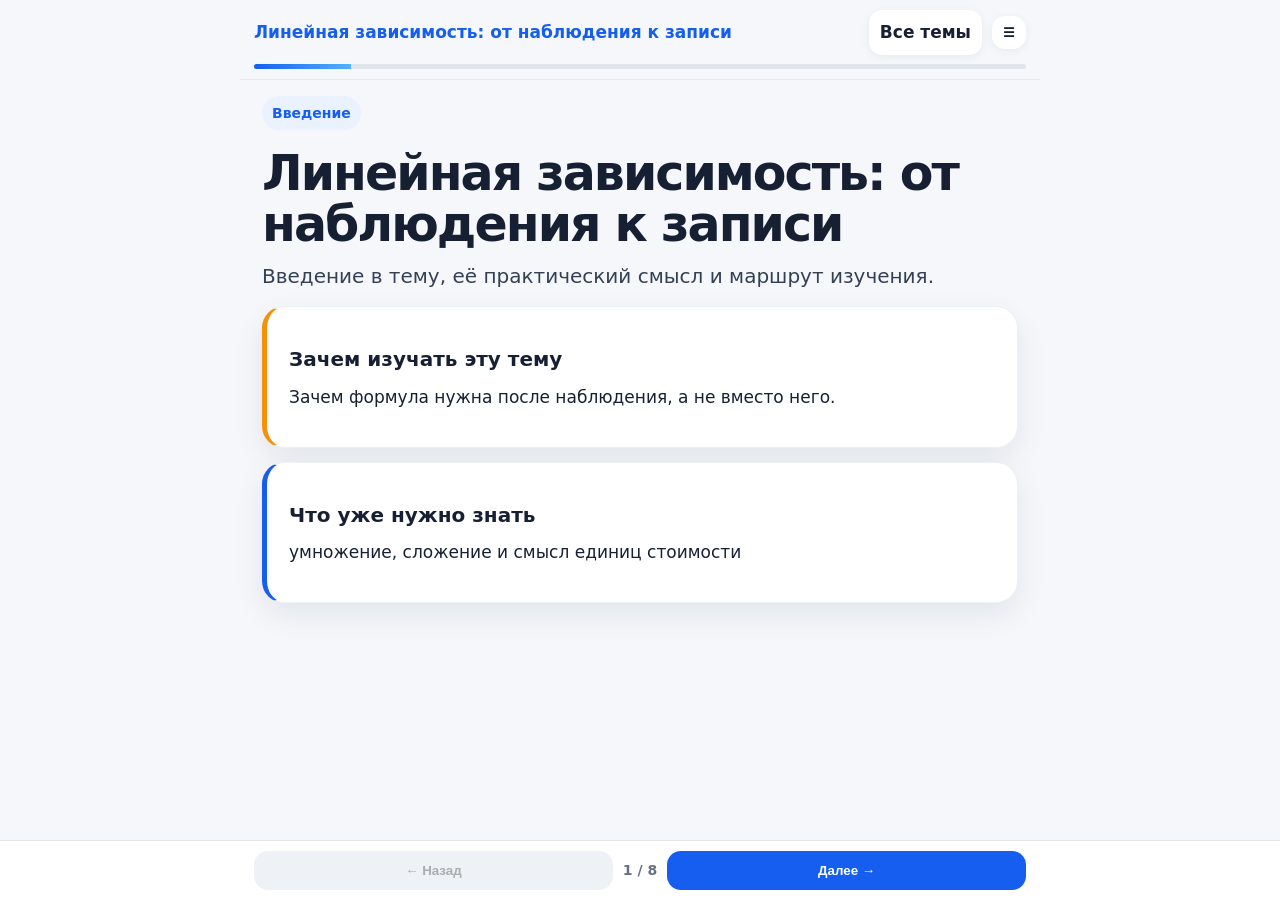
==== math-lessons/lesson.html @ f0b16c6f "Add files via upload" ====
<!doctype html><html lang="ru"><head><link rel="manifest" href="./manifest.webmanifest"><link rel="icon" href="./icons/icon-192.png"><meta name="mobile-web-app-capable" content="yes"><meta name="apple-mobile-web-app-capable" content="yes"><meta charset="utf-8"><meta name="viewport" content="width=device-width,initial-scale=1,viewport-fit=cover"><meta name="theme-color" content="#155eef"><title>Урок</title><link rel="stylesheet" href="./css/app.css"></head><body><div class="app"><header class="top"><div class="toprow"><div class="brand">Математический урок</div><a class="home" href="index.html">Все темы</a><button class="menu" id="menu">☰</button></div><div class="progress"><i></i></div></header><main id="lessonRoot"></main><nav class="bottom"><div class="nav"><button class="prev" id="prev">← Назад</button><span class="count" id="count"></span><button class="next" id="next">Далее →</button></div></nav></div><script type="module" src="./js/bootstrap.js"></script><script>if("serviceWorker" in navigator){window.addEventListener("load",()=>navigator.serviceWorker.register("./sw.js"));}</script></body></html>
---- math-lessons/css/app.css ----
:root{--bg:#f5f7fb;--card:#fff;--ink:#172033;--muted:#667085;--primary:#155eef;--pale:#eaf1ff;--accent:#f79009;--green:#087e5b;--red:#b42318;--violet:#6941c6;--line:#e4e7ec;--shadow:0 12px 30px rgba(16,24,40,.08);--r:22px}
*{box-sizing:border-box}html{scroll-behavior:smooth}body{margin:0;background:var(--bg);color:var(--ink);font:17px/1.58 system-ui,-apple-system,"Segoe UI",Arial,sans-serif}.app{max-width:800px;margin:auto;min-height:100vh}.top{position:sticky;top:0;z-index:30;padding:10px 14px;background:rgba(245,247,251,.95);backdrop-filter:blur(12px);border-bottom:1px solid var(--line)}.toprow{display:flex;gap:10px;align-items:center}.brand{flex:1;color:var(--primary);font-weight:850;white-space:nowrap;overflow:hidden;text-overflow:ellipsis}.home,.menu{border:0;background:#fff;color:var(--ink);text-decoration:none;border-radius:13px;padding:9px 11px;font-weight:800;box-shadow:0 2px 10px rgba(16,24,40,.06)}.progress{height:5px;background:#dfe5ea;border-radius:8px;overflow:hidden;margin-top:9px}.progress i{display:block;height:100%;width:0;background:linear-gradient(90deg,var(--primary),#53b1fd);transition:.25s}main{padding:16px 14px 112px}.screen{display:none}.screen.active{display:block;animation:rise .22s ease}@keyframes rise{from{opacity:.2;transform:translateY(7px)}}h1{font-size:clamp(31px,9vw,49px);line-height:1.05;letter-spacing:-.04em;margin:18px 0 10px}h2{font-size:28px;line-height:1.16;letter-spacing:-.025em;margin:18px 0 10px}h3{font-size:20px;margin:15px 0 7px}p{margin:8px 0 14px}.lead{font-size:20px;color:#344054}.eyebrow,.badge{display:inline-flex;padding:6px 10px;border-radius:999px;background:var(--pale);color:var(--primary);font-size:14px;font-weight:850}.card,.task,.demo{background:var(--card);border:1px solid #edf0f4;border-radius:var(--r);padding:18px;margin:14px 0;box-shadow:var(--shadow)}.observe{border-left:5px solid var(--accent)}.idea{border-left:5px solid var(--primary)}.formula{font-size:25px;font-weight:850;text-align:center;background:#f8fafc;border-radius:17px;padding:14px;margin:12px 0}.note{background:#fff7e8;border:1px solid #fedf89;border-radius:16px;padding:14px;margin:14px 0}.steps{display:grid;gap:11px}.step{display:grid;grid-template-columns:34px 1fr;gap:10px;align-items:start}.num{width:31px;height:31px;border-radius:50%;display:grid;place-items:center;background:var(--pale);color:var(--primary);font-weight:850}.graph{width:100%;height:auto;border:1px solid var(--line);border-radius:18px;background:#fff}.controls{display:grid;gap:12px;background:#fff;border:1px solid var(--line);border-radius:17px;padding:14px}.controls label{font-weight:750}.controls input[type=number],.task input{width:100%;padding:12px;border:1px solid var(--line);border-radius:13px;font:inherit}.dial{display:grid;place-items:center;touch-action:none;user-select:none}.dial svg{max-width:310px;width:100%;height:auto}.actions{display:grid;grid-template-columns:1fr 1fr;gap:8px}.btn,.subbtn{border:0;border-radius:13px;padding:12px 14px;font:inherit;font-weight:820}.btn{background:var(--primary);color:#fff}.subbtn{background:#eef2f6;color:var(--ink)}.hint,.solution,.feedback{display:none;padding:12px;border-radius:13px;margin-top:9px}.hint.show,.solution.show,.feedback.show{display:block}.hint{background:#fff7e8}.solution{background:#f8fafc;border:1px dashed #98a2b3}.feedback.ok{background:#e9f8f1;color:#05603a}.feedback.no{background:#fff1f0;color:#912018}.factory{border:2px solid #b2ccff}.factoryhead{display:flex;justify-content:space-between;align-items:center;gap:10px}.factoryhead button{border:0;background:var(--pale);color:var(--primary);padding:9px 11px;border-radius:12px;font-weight:850}.bottom{position:fixed;left:0;right:0;bottom:0;z-index:30;background:rgba(255,255,255,.96);border-top:1px solid var(--line);padding:10px 14px calc(10px + env(safe-area-inset-bottom))}.nav{max-width:772px;margin:auto;display:grid;grid-template-columns:1fr auto 1fr;gap:10px}.nav button{border:0;border-radius:14px;padding:12px;font-weight:850}.prev{background:#eef2f6}.next{background:var(--primary);color:#fff}.count{align-self:center;color:var(--muted);font-size:14px;font-weight:750}.catalog{display:grid;gap:12px}.lessonlink{display:grid;grid-template-columns:46px 1fr;gap:13px;color:inherit;text-decoration:none;background:#fff;border-radius:20px;padding:17px;box-shadow:var(--shadow)}.lessonlink>span{width:42px;height:42px;border-radius:50%;display:grid;place-items:center;background:var(--pale);color:var(--primary);font-weight:850}.lessonlink small{display:block;color:var(--muted);margin-top:5px}.toc{display:grid;gap:9px}.toc button{border:0;background:#fff;border-radius:15px;padding:14px;text-align:left;font:inherit;font-weight:750;box-shadow:var(--shadow)}ul,ol{padding-left:23px}li{margin:7px 0}.readout{font-weight:850;color:var(--primary)}@media(min-width:700px){main{padding-left:22px;padding-right:22px}.card,.task,.demo{padding:22px}}
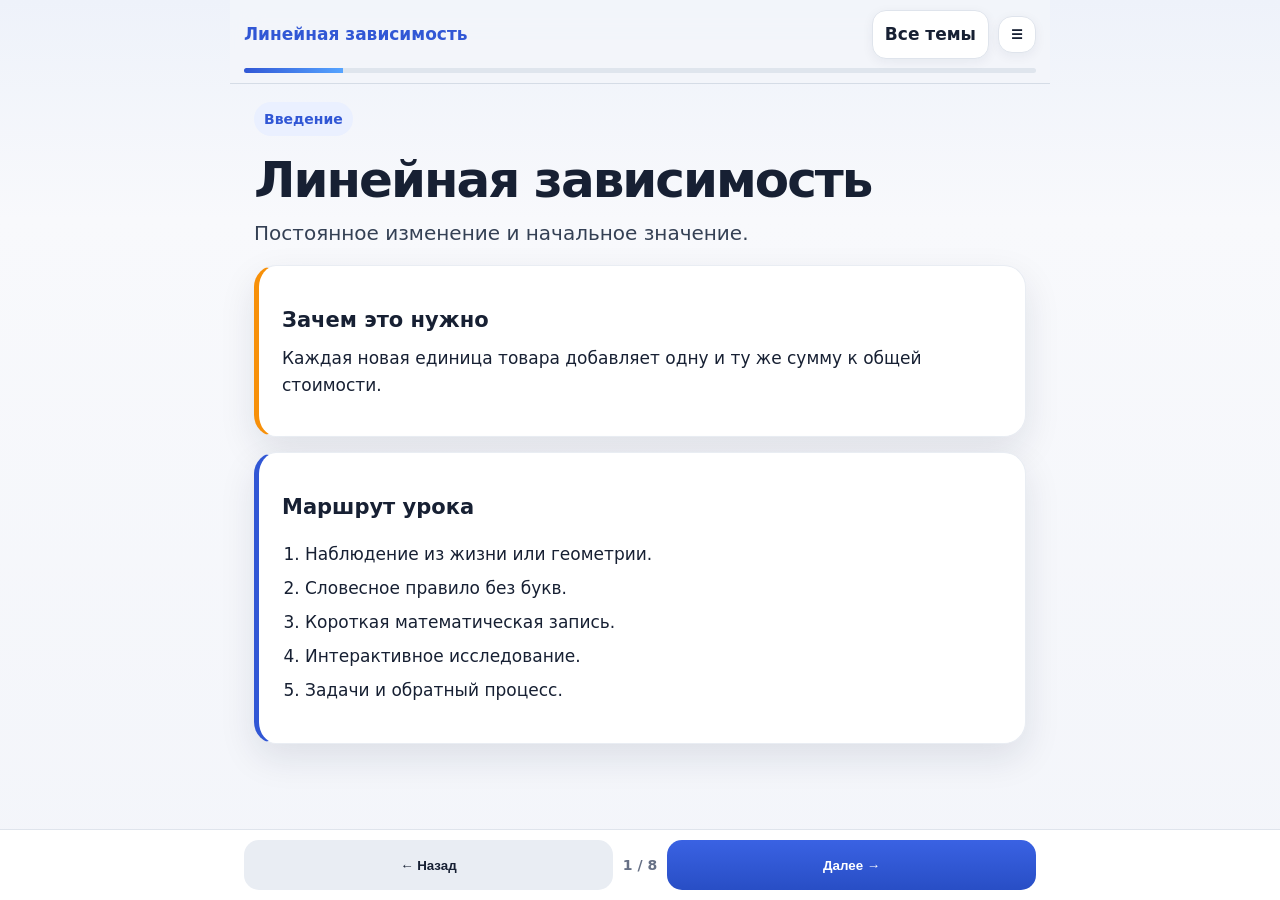
==== commit 81cae463: "Add files via upload" ====
--- a/math-lessons/lesson.html
+++ b/math-lessons/lesson.html
@@ -1 +1 @@
-<!doctype html><html lang="ru"><head><link rel="manifest" href="./manifest.webmanifest"><link rel="icon" href="./icons/icon-192.png"><meta name="mobile-web-app-capable" content="yes"><meta name="apple-mobile-web-app-capable" content="yes"><meta charset="utf-8"><meta name="viewport" content="width=device-width,initial-scale=1,viewport-fit=cover"><meta name="theme-color" content="#155eef"><title>Урок</title><link rel="stylesheet" href="./css/app.css"></head><body><div class="app"><header class="top"><div class="toprow"><div class="brand">Математический урок</div><a class="home" href="index.html">Все темы</a><button class="menu" id="menu">☰</button></div><div class="progress"><i></i></div></header><main id="lessonRoot"></main><nav class="bottom"><div class="nav"><button class="prev" id="prev">← Назад</button><span class="count" id="count"></span><button class="next" id="next">Далее →</button></div></nav></div><script type="module" src="./js/bootstrap.js"></script><script>if("serviceWorker" in navigator){window.addEventListener("load",()=>navigator.serviceWorker.register("./sw.js"));}</script></body></html>+<!doctype html><html lang="ru"><head><meta charset="utf-8"><meta name="viewport" content="width=device-width,initial-scale=1,viewport-fit=cover"><meta name="theme-color" content="#3157d5"><link rel="manifest" href="./manifest.webmanifest"><link rel="icon" href="./icons/icon-192.png"><title>Урок</title><link rel="stylesheet" href="./css/app.css"></head><body><div class="app"><header class="top"><div class="toprow"><div class="brand">Урок</div><a class="home" href="index.html">Все темы</a><button class="menu" id="menu">☰</button></div><div class="progress"><i></i></div></header><main id="lessonRoot"></main><nav class="bottom"><div class="nav"><button class="prev" id="prev">← Назад</button><span class="count" id="count"></span><button class="next" id="next">Далее →</button></div></nav></div><script type="module" src="./js/bootstrap.js"></script><script>if('serviceWorker' in navigator)navigator.serviceWorker.register('./sw.js');</script></body></html>
--- a/math-lessons/css/app.css
+++ b/math-lessons/css/app.css
@@ -1,3 +1,2 @@
 
-:root{--bg:#f5f7fb;--card:#fff;--ink:#172033;--muted:#667085;--primary:#155eef;--pale:#eaf1ff;--accent:#f79009;--green:#087e5b;--red:#b42318;--violet:#6941c6;--line:#e4e7ec;--shadow:0 12px 30px rgba(16,24,40,.08);--r:22px}
-*{box-sizing:border-box}html{scroll-behavior:smooth}body{margin:0;background:var(--bg);color:var(--ink);font:17px/1.58 system-ui,-apple-system,"Segoe UI",Arial,sans-serif}.app{max-width:800px;margin:auto;min-height:100vh}.top{position:sticky;top:0;z-index:30;padding:10px 14px;background:rgba(245,247,251,.95);backdrop-filter:blur(12px);border-bottom:1px solid var(--line)}.toprow{display:flex;gap:10px;align-items:center}.brand{flex:1;color:var(--primary);font-weight:850;white-space:nowrap;overflow:hidden;text-overflow:ellipsis}.home,.menu{border:0;background:#fff;color:var(--ink);text-decoration:none;border-radius:13px;padding:9px 11px;font-weight:800;box-shadow:0 2px 10px rgba(16,24,40,.06)}.progress{height:5px;background:#dfe5ea;border-radius:8px;overflow:hidden;margin-top:9px}.progress i{display:block;height:100%;width:0;background:linear-gradient(90deg,var(--primary),#53b1fd);transition:.25s}main{padding:16px 14px 112px}.screen{display:none}.screen.active{display:block;animation:rise .22s ease}@keyframes rise{from{opacity:.2;transform:translateY(7px)}}h1{font-size:clamp(31px,9vw,49px);line-height:1.05;letter-spacing:-.04em;margin:18px 0 10px}h2{font-size:28px;line-height:1.16;letter-spacing:-.025em;margin:18px 0 10px}h3{font-size:20px;margin:15px 0 7px}p{margin:8px 0 14px}.lead{font-size:20px;color:#344054}.eyebrow,.badge{display:inline-flex;padding:6px 10px;border-radius:999px;background:var(--pale);color:var(--primary);font-size:14px;font-weight:850}.card,.task,.demo{background:var(--card);border:1px solid #edf0f4;border-radius:var(--r);padding:18px;margin:14px 0;box-shadow:var(--shadow)}.observe{border-left:5px solid var(--accent)}.idea{border-left:5px solid var(--primary)}.formula{font-size:25px;font-weight:850;text-align:center;background:#f8fafc;border-radius:17px;padding:14px;margin:12px 0}.note{background:#fff7e8;border:1px solid #fedf89;border-radius:16px;padding:14px;margin:14px 0}.steps{display:grid;gap:11px}.step{display:grid;grid-template-columns:34px 1fr;gap:10px;align-items:start}.num{width:31px;height:31px;border-radius:50%;display:grid;place-items:center;background:var(--pale);color:var(--primary);font-weight:850}.graph{width:100%;height:auto;border:1px solid var(--line);border-radius:18px;background:#fff}.controls{display:grid;gap:12px;background:#fff;border:1px solid var(--line);border-radius:17px;padding:14px}.controls label{font-weight:750}.controls input[type=number],.task input{width:100%;padding:12px;border:1px solid var(--line);border-radius:13px;font:inherit}.dial{display:grid;place-items:center;touch-action:none;user-select:none}.dial svg{max-width:310px;width:100%;height:auto}.actions{display:grid;grid-template-columns:1fr 1fr;gap:8px}.btn,.subbtn{border:0;border-radius:13px;padding:12px 14px;font:inherit;font-weight:820}.btn{background:var(--primary);color:#fff}.subbtn{background:#eef2f6;color:var(--ink)}.hint,.solution,.feedback{display:none;padding:12px;border-radius:13px;margin-top:9px}.hint.show,.solution.show,.feedback.show{display:block}.hint{background:#fff7e8}.solution{background:#f8fafc;border:1px dashed #98a2b3}.feedback.ok{background:#e9f8f1;color:#05603a}.feedback.no{background:#fff1f0;color:#912018}.factory{border:2px solid #b2ccff}.factoryhead{display:flex;justify-content:space-between;align-items:center;gap:10px}.factoryhead button{border:0;background:var(--pale);color:var(--primary);padding:9px 11px;border-radius:12px;font-weight:850}.bottom{position:fixed;left:0;right:0;bottom:0;z-index:30;background:rgba(255,255,255,.96);border-top:1px solid var(--line);padding:10px 14px calc(10px + env(safe-area-inset-bottom))}.nav{max-width:772px;margin:auto;display:grid;grid-template-columns:1fr auto 1fr;gap:10px}.nav button{border:0;border-radius:14px;padding:12px;font-weight:850}.prev{background:#eef2f6}.next{background:var(--primary);color:#fff}.count{align-self:center;color:var(--muted);font-size:14px;font-weight:750}.catalog{display:grid;gap:12px}.lessonlink{display:grid;grid-template-columns:46px 1fr;gap:13px;color:inherit;text-decoration:none;background:#fff;border-radius:20px;padding:17px;box-shadow:var(--shadow)}.lessonlink>span{width:42px;height:42px;border-radius:50%;display:grid;place-items:center;background:var(--pale);color:var(--primary);font-weight:850}.lessonlink small{display:block;color:var(--muted);margin-top:5px}.toc{display:grid;gap:9px}.toc button{border:0;background:#fff;border-radius:15px;padding:14px;text-align:left;font:inherit;font-weight:750;box-shadow:var(--shadow)}ul,ol{padding-left:23px}li{margin:7px 0}.readout{font-weight:850;color:var(--primary)}@media(min-width:700px){main{padding-left:22px;padding-right:22px}.card,.task,.demo{padding:22px}}
+:root{--bg:#f3f5fa;--surface:#fff;--ink:#172033;--muted:#667085;--primary:#3157d5;--primary2:#2246b5;--pale:#eaf0ff;--orange:#f79009;--green:#087e5b;--red:#b42318;--violet:#7a4bd3;--line:#dfe4ec;--soft:#f8f9fc;--shadow:0 14px 36px rgba(18,31,62,.10);--r:22px}*{box-sizing:border-box}html{scroll-behavior:smooth}body{margin:0;background:linear-gradient(180deg,#eef2fa 0,#f8f9fc 220px,#f3f5fa 100%);color:var(--ink);font:17px/1.58 system-ui,-apple-system,"Segoe UI",Roboto,Arial,sans-serif}.app{max-width:820px;margin:auto;min-height:100vh}.top{position:sticky;top:0;z-index:50;padding:10px 14px;background:rgba(243,245,250,.94);backdrop-filter:blur(15px);border-bottom:1px solid rgba(207,214,226,.8)}.toprow{display:flex;gap:9px;align-items:center}.brand{flex:1;color:var(--primary);font-weight:850;overflow:hidden;text-overflow:ellipsis;white-space:nowrap}.home,.menu{border:1px solid var(--line);background:#fff;color:var(--ink);text-decoration:none;border-radius:14px;padding:10px 12px;font-weight:800;box-shadow:0 3px 12px rgba(18,31,62,.06)}.progress{height:5px;background:#dfe5ed;border-radius:10px;overflow:hidden;margin-top:9px}.progress i{display:block;height:100%;width:0;background:linear-gradient(90deg,var(--primary),#56a4ff);transition:.25s}main{padding:18px 14px 116px}.screen{display:none}.screen.active{display:block;animation:rise .22s ease}@keyframes rise{from{opacity:.2;transform:translateY(8px)}}h1{font-size:clamp(32px,9vw,50px);line-height:1.05;letter-spacing:-.04em;margin:18px 0 12px}h2{font-size:29px;line-height:1.15;letter-spacing:-.025em;margin:18px 0 10px}h3{font-size:21px;margin:15px 0 8px}p{margin:8px 0 14px}.lead{font-size:20px;color:#344054}.eyebrow,.badge{display:inline-flex;border-radius:999px;background:var(--pale);color:var(--primary);padding:6px 10px;font-size:14px;font-weight:850}.card,.task,.demo{background:var(--surface);border:1px solid #e9edf3;border-radius:var(--r);padding:19px;margin:15px 0;box-shadow:var(--shadow)}.observe{border-left:5px solid var(--orange)}.idea{border-left:5px solid var(--primary)}.formula{font-size:24px;font-weight:850;text-align:center;background:var(--soft);border:1px solid var(--line);border-radius:17px;padding:15px;margin:12px 0}.note{background:#fff7e8;border:1px solid #fedf89;border-radius:16px;padding:14px;margin:14px 0}.steps{display:grid;gap:11px}.step{display:grid;grid-template-columns:35px 1fr;gap:10px;align-items:start}.num{width:32px;height:32px;border-radius:50%;display:grid;place-items:center;background:var(--pale);color:var(--primary);font-weight:850}.graph{width:100%;height:auto;border:1px solid var(--line);border-radius:18px;background:#fbfcfe}.controls{display:grid;gap:12px;background:var(--soft);border:1px solid var(--line);border-radius:17px;padding:15px;margin-top:12px}.controls label{font-weight:760}.controls input[type=number],.task input{width:100%;padding:13px;border:1px solid #cdd5df;border-radius:13px;background:#fff;color:var(--ink);font:inherit}.controls input[type=range]{width:100%;accent-color:var(--primary)}.actions{display:grid;grid-template-columns:1fr 1fr;gap:9px;margin-top:10px}.btn,.subbtn{min-height:48px;border:0;border-radius:14px;padding:12px 15px;font:inherit;font-weight:840}.btn{width:100%;background:linear-gradient(180deg,#3a62e3,#284ec5);color:#fff;box-shadow:0 7px 15px rgba(49,87,213,.22);margin-top:9px}.btn:active{transform:translateY(1px);box-shadow:0 3px 8px rgba(49,87,213,.18)}.subbtn{background:#eef1f6;color:var(--ink)}.hint,.solution,.feedback{display:none;padding:13px;border-radius:14px;margin-top:10px}.hint.show,.solution.show,.feedback.show{display:block}.hint{background:#fff7e8;border:1px solid #fedf89}.solution{background:#f8fafc;border:1px dashed #98a2b3}.feedback.ok{background:#e9f8f1;color:#05603a}.feedback.no{background:#fff1f0;color:#912018}.factory{border:2px solid #b2ccff}.factoryhead{display:flex;justify-content:space-between;align-items:center;gap:10px}.factoryhead button{border:0;background:var(--pale);color:var(--primary);padding:10px 12px;border-radius:13px;font-weight:850}.bottom{position:fixed;left:0;right:0;bottom:0;z-index:40;background:rgba(255,255,255,.96);border-top:1px solid var(--line);padding:10px 14px calc(10px + env(safe-area-inset-bottom))}.nav{max-width:792px;margin:auto;display:grid;grid-template-columns:1fr auto 1fr;gap:10px}.nav button{min-height:50px;border:0;border-radius:15px;padding:12px;font-weight:850}.prev{background:#e9edf3;color:var(--ink)}.next{background:linear-gradient(180deg,#3a62e3,#284ec5);color:#fff}.count{align-self:center;color:var(--muted);font-size:14px;font-weight:750}.catalog{display:grid;gap:16px}.group{margin:24px 0}.group h2{font-size:23px;color:#25314d;margin:0 0 10px}.lessonlink{display:grid;grid-template-columns:48px 1fr;gap:13px;text-decoration:none;color:inherit;background:#fff;border:1px solid #e7ebf2;border-radius:20px;padding:17px;margin:10px 0;box-shadow:var(--shadow)}.lessonlink>span{width:43px;height:43px;border-radius:50%;display:grid;place-items:center;background:var(--pale);color:var(--primary);font-weight:850}.lessonlink small{display:block;color:var(--muted);margin-top:5px}.toc{display:grid;gap:9px}.toc button{border:1px solid var(--line);background:#fff;border-radius:15px;padding:14px;text-align:left;font:inherit;font-weight:750}.legend{display:grid;gap:8px;margin:10px 0}.legend div{display:flex;gap:10px;align-items:flex-start}.dot{width:13px;height:13px;border-radius:50%;margin-top:6px;flex:none}.chiprow{display:flex;gap:7px;flex-wrap:wrap}.chip{padding:6px 9px;border-radius:999px;background:#eef1f6;font-size:14px;font-weight:700}.readout{font-weight:850;color:var(--primary)}ul,ol{padding-left:23px}li{margin:7px 0}@media(min-width:700px){main{padding-left:24px;padding-right:24px}.card,.task,.demo{padding:23px}}
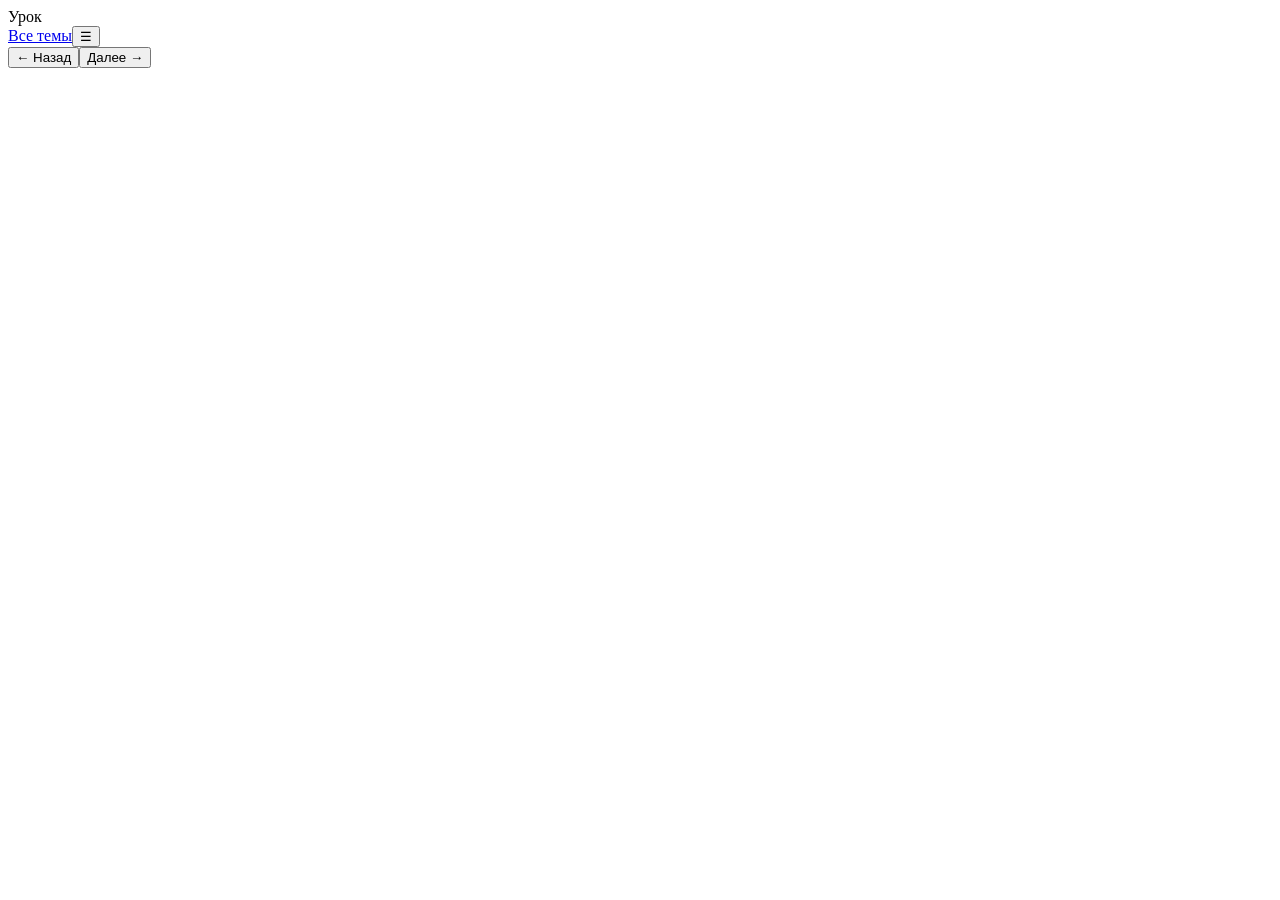
==== commit 13e2853c: "Add files via upload" ====
--- a/math-lessons/lesson.html
+++ b/math-lessons/lesson.html
@@ -1 +1 @@
-<!doctype html><html lang="ru"><head><meta charset="utf-8"><meta name="viewport" content="width=device-width,initial-scale=1,viewport-fit=cover"><meta name="theme-color" content="#3157d5"><link rel="manifest" href="./manifest.webmanifest"><link rel="icon" href="./icons/icon-192.png"><title>Урок</title><link rel="stylesheet" href="./css/app.css"></head><body><div class="app"><header class="top"><div class="toprow"><div class="brand">Урок</div><a class="home" href="index.html">Все темы</a><button class="menu" id="menu">☰</button></div><div class="progress"><i></i></div></header><main id="lessonRoot"></main><nav class="bottom"><div class="nav"><button class="prev" id="prev">← Назад</button><span class="count" id="count"></span><button class="next" id="next">Далее →</button></div></nav></div><script type="module" src="./js/bootstrap.js"></script><script>if('serviceWorker' in navigator)navigator.serviceWorker.register('./sw.js');</script></body></html>+<!doctype html><html lang="ru"><head><meta charset="utf-8"><meta name="viewport" content="width=device-width,initial-scale=1,viewport-fit=cover"><meta name="theme-color" content="#3157d5"><link rel="manifest" href="./manifest.webmanifest"><title>Урок</title><link rel="stylesheet" href="./css/app.css"><link rel="stylesheet" href="./css/v7.css"></head><body><div class="app"><header class="top"><div class="toprow"><div class="brand">Урок</div><a class="home" href="index.html">Все темы</a><button class="menu" id="menu">☰</button></div><div class="progress"><i></i></div></header><main id="lessonRoot"></main><nav class="bottom"><div class="nav"><button class="prev" id="prev">← Назад</button><span class="count" id="count"></span><button class="next" id="next">Далее →</button></div></nav></div><script type="module" src="./js/bootstrap.js"></script><script>if('serviceWorker' in navigator)navigator.serviceWorker.register('./sw.js');</script></body></html>
--- a/math-lessons/css/v7.css
+++ b/math-lessons/css/v7.css
@@ -0,0 +1,3 @@
+
+/* v7 responsive and control improvements */
+.demo{overflow:hidden}.graph{display:block;max-height:64vh;min-height:260px}.control-row{display:flex;align-items:center;gap:10px}.stepper{display:grid;grid-template-columns:48px 1fr 48px;gap:8px;align-items:center}.stepper button,.icon-step{height:46px;border:0;border-radius:13px;background:#e8edfb;color:#2448b5;font-size:24px;font-weight:900}.stepper output{text-align:center;font-weight:850;font-size:20px}.smooth-slider{appearance:none;width:100%;height:12px;border-radius:99px;background:linear-gradient(90deg,#b8c7f6,#3157d5);outline:none}.smooth-slider::-webkit-slider-thumb{appearance:none;width:26px;height:26px;border-radius:50%;background:#fff;border:5px solid #3157d5;box-shadow:0 3px 10px #18316f55}.formula-frac{display:inline-grid;grid-template-rows:auto 2px auto;gap:7px;text-align:center;vertical-align:middle;font-size:clamp(18px,5vw,25px);font-weight:820}.formula-frac .bar{background:currentColor;width:100%;height:2px}.formula-block{display:flex;justify-content:center;align-items:center;gap:8px;flex-wrap:wrap;background:#f8f9fc;border:1px solid #dfe4ec;border-radius:18px;padding:17px;margin:14px 0}.function-tabs{display:flex;gap:7px;overflow:auto;padding:4px 0 10px}.function-tabs button{white-space:nowrap;border:1px solid #ced6e2;background:#fff;border-radius:99px;padding:9px 12px;font-weight:800}.function-tabs button.active{background:#3157d5;color:#fff;border-color:#3157d5}.track{position:relative;height:118px;border-radius:18px;background:linear-gradient(#cfe9ff 0 48%,#8fb56e 49% 67%,#545b64 68% 78%,#a5c978 79%);overflow:hidden;border:1px solid #cfd7e4}.city{position:absolute;top:12px;font-weight:900}.city.a{left:12px}.city.b{right:12px}.car{position:absolute;bottom:23px;font-size:30px;transform:translateX(-50%);transition:left .06s linear}.car.blue{filter:hue-rotate(180deg)}.metrics{display:grid;grid-template-columns:1fr 1fr;gap:9px;margin-top:10px}.metric{background:#f5f7fb;border-radius:14px;padding:11px;text-align:center}.playbtn{width:100%;border:0;border-radius:14px;padding:12px;background:#087e5b;color:#fff;font-weight:850;margin-top:10px}.logic{border-left:5px solid #7a4bd3}.proof{border-left:5px solid #087e5b}.compact-note{font-size:15px;color:#536078}.svg-label{font-size:14px;font-weight:750;fill:#344054}@media(max-width:520px){.graph{min-height:230px;max-height:48vh}.demo{padding:12px}.metrics{grid-template-columns:1fr}.formula-block{padding:13px}.toprow{gap:6px}.home,.menu{padding:9px}.brand{font-size:15px}}
